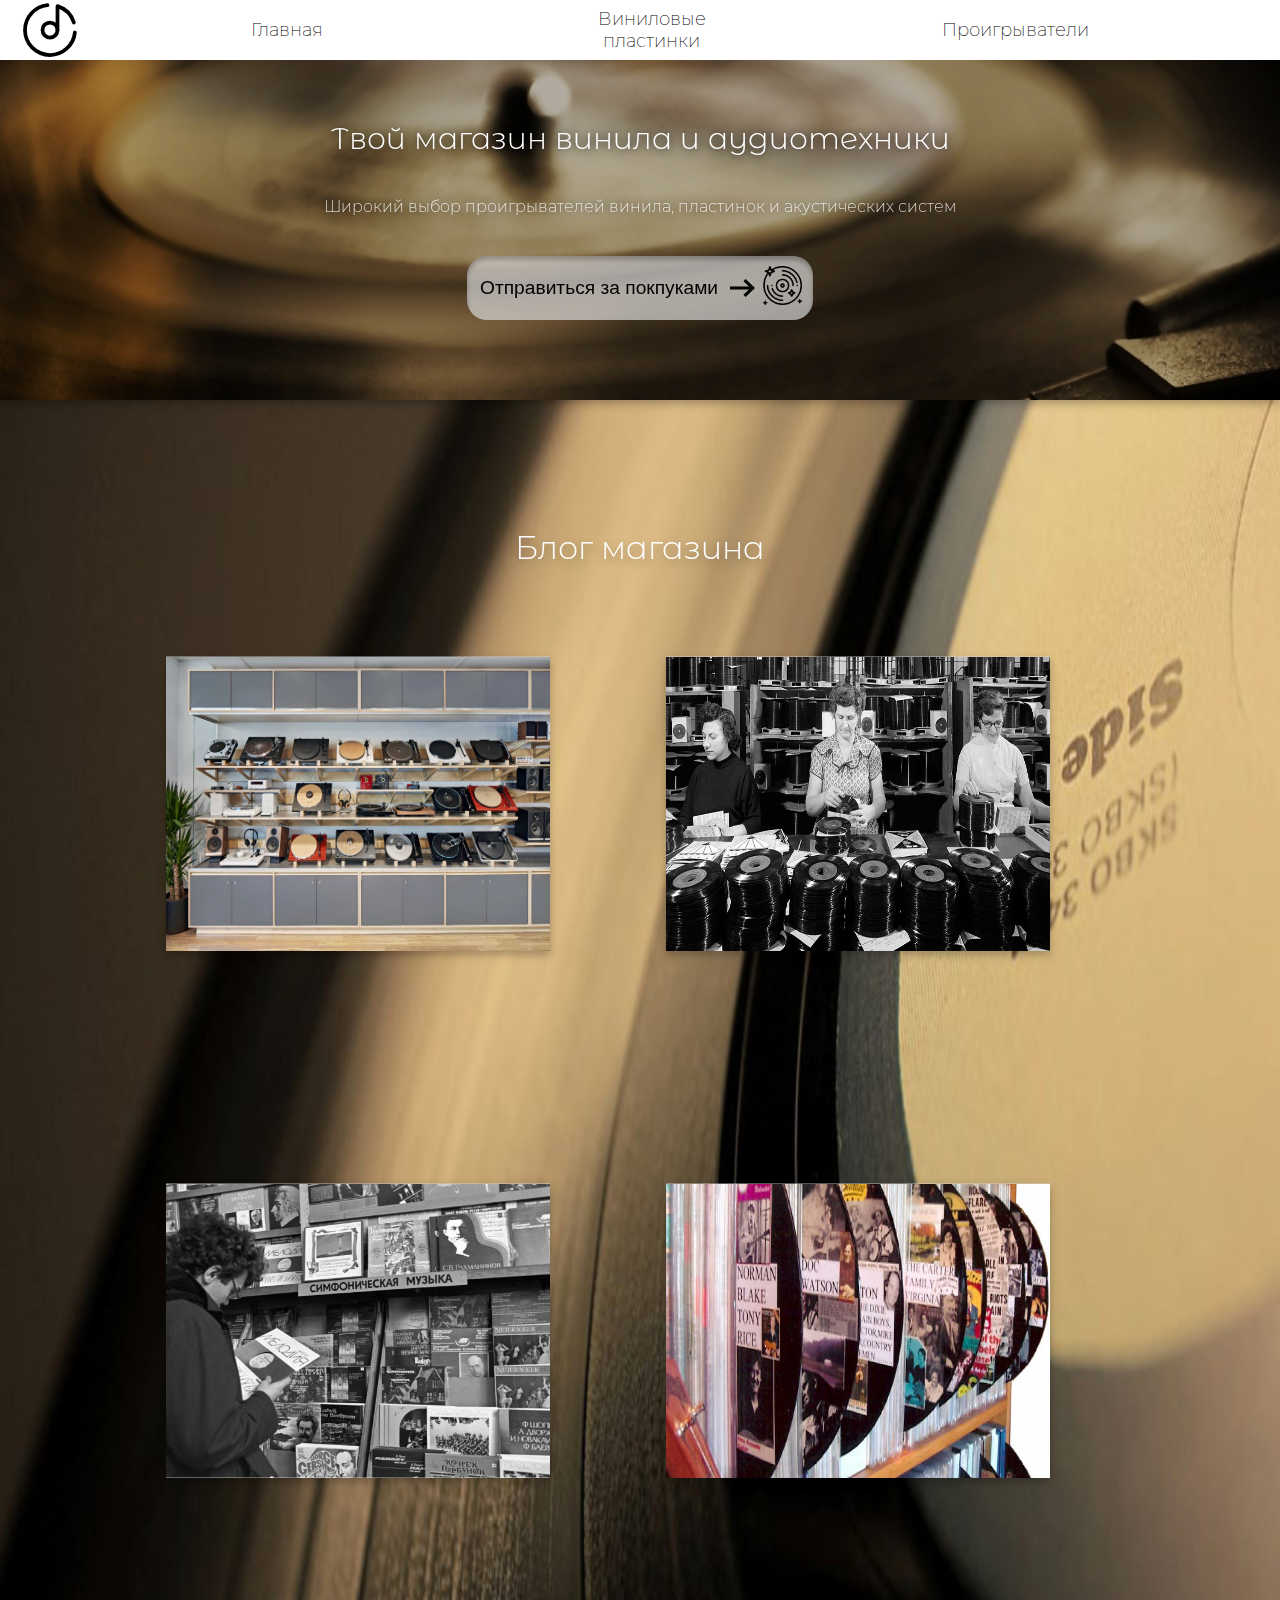
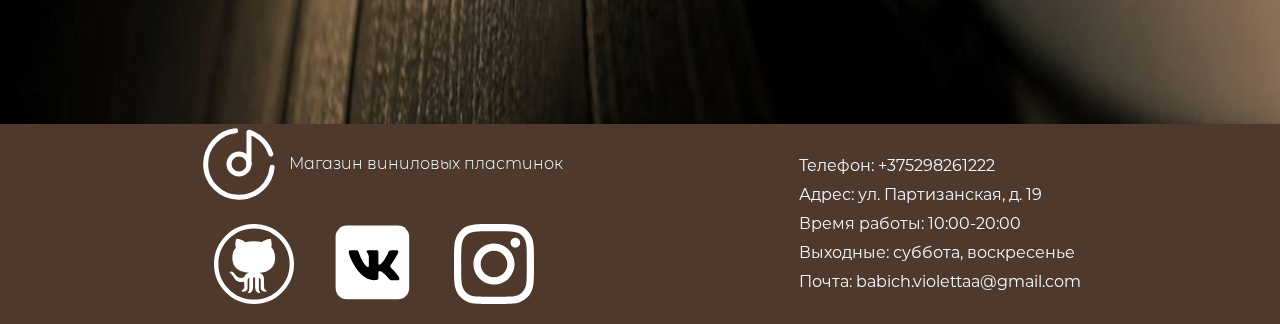
==== vinyl/index.html @ fc1feb90 "new" ====
<!DOCTYPE html>
<html lang="en">
  <head>
    <meta charset="UTF-8" />
    <meta http-equiv="X-UA-Compatible" content="IE=edge" />
    <meta name="viewport" content="width=device-width, initial-scale=1.0" />
    <title>Blog</title>
    <link rel="stylesheet" href="osnova.css">
  </head>
  <body>
    <header id="mainHeader">
      <label for="menuButton"><img src="./src/logos/menu-icon.svg" id="menu" alt="menu"/></label>
      <input type="checkbox" id="menuButton" />
      <div id="mainLogo">
        <img src="data:image/svg+xml,%3Csvg width='800px' height='800px' viewBox='0 0 24 24' fill='none' xmlns='http://www.w3.org/2000/svg'%3E%3Cg id='SVGRepo_bgCarrier' stroke-width='0'%3E%3C/g%3E%3Cg id='SVGRepo_tracerCarrier' stroke-linecap='round' stroke-linejoin='round'%3E%3C/g%3E%3Cg id='SVGRepo_iconCarrier'%3E%3Ccircle cx='12' cy='12' r='3' stroke='%23000000' stroke-width='1.5'/%3E%3Cpath d='M21.9506 13.0004C21.4489 18.0538 17.1853 22.0004 12 22.0004C6.47715 22.0004 2 17.5233 2 12.0004C2 6.81508 5.94668 2.55153 11 2.0498' stroke='%23000000' stroke-width='1.5' stroke-linecap='round'/%3E%3Cpath d='M15 11.9992V2.45703C18.1101 3.43385 20.5654 5.88916 21.5422 8.99923' stroke='%23000000' stroke-width='1.5' stroke-linecap='round' stroke-linejoin='round'/%3E%3C/g%3E%3C/svg%3E">
    </div>    
      <nav id="mainNav">
        <a href="index.html">
          <div>
            Главная
          </div>
        </a>
        <a href="page1.html">
          <div>
            Виниловые пластинки
          </div>
        </a>
        <a href="page2.html">
          <div>
            Проигрыватели
                  </div>
        </a>
      </nav>
    </header>
    <main>
      <div id="greetP">
        <p id="greet">
          <span>Твой магазин винила и аудиотехники</span>
        <p>
          Широкий выбор проигрывателей винила, пластинок и акустических систем
        </p>
        </p>
     
      <div id="start_tr">
        <a href="page1.html">Отправиться за покпуками     
        <img id="arr" src="src/logos/arr.svg" alt="" />
        <img id="bag" src="src/logos/vinyl-record.png" alt="" />
      </a>
      </div>
    </div>
    </main>
    <h2>Блог магазина</h2>
    <article>
      <div class="art" id="ar1">
        <img src="src/nav/1.jpg" alt="" />
        <div class="dics_ar">
          <p class="name_ar">Про нас</p>
          <p class="cost_ar"><span class="person_ar">#vinyl #винил</span></p>
          <p class="inf_ar">
            VINYL является представителем мировых брендов Crosley, Audio-Technica, Pro-ject, Yamaha, Klipsch, KRK, Technics, Audio Pro в Беларуси.
            Широкий выбор проигрывателей винила, пластинок и акустических систем.
          </p>
        </div>
      </div>
      <div class="art" id="ar2">
        <img src="src/nav/2.jpg" alt="" />
        <div class="dics_ar">
          <p class="name_ar">Проигрыватели винила</p>
          <p class="inf_ar">
            В проигрывателях винила мы ценим звук и стиль. Мы уверены, что виниловый проигрыватель это отдельная часть интерьера, а не просто плеер.
           </p>
        </div>
      </div>
      <div class="art" id="ar3">
        <img src="src/nav/4.jpg" alt="" />
        <div class="dics_ar">
          <p class="name_ar">Виниловые пластинки</p>
          <p class="inf_ar">
            Новые оригинальные пластинки по приятным ценам.
            Наша цель – удовлетворение клиентов, поэтому мы продаем не просто музыку, а музыкальное удовольствие.
            С радостью поможем найти вам редкий винил!
          </p>
        </div>
      </div>
      <div class="art" id="ar4">
        <img src="src/nav/3.jpg" alt="" />
        <div class="dics_ar">
          <p class="name_ar">Интернет-магазин</p>
          <p class="cost_ar">Телефон: <span class="person_ar">+375-29-826-12-21</span></p>
          <p class="inf_ar">
            Оформление заявок через корзину сайта - КРУГЛОСУТОЧНО
            Режим работы: 11:00 – 19:00 пн-пт (ул. Белорусская, д. 20)
          </p>
        </div>
      </div>
    </article>
    <footer id="mainFoot">
      <div id="footContent">
          <div id="footLogo">
              <img src="./src/logos/vinyl-svgrepo white.svg">
              <p id="textlogo">Магазин виниловых пластинок</p>
          </div>
          <nav id="footNav">
            <div>
                <a href="https://github.com/viyviyleta">
                    <svg version="1.1" id="githubLogo" xmlns="http://www.w3.org/2000/svg" xmlns:xlink="http://www.w3.org/1999/xlink" x="0px" y="0px" viewBox="0 0 2500 2500" xml:space="preserve">
                        <style type="text/css">
                            .st0 {
                                fill: #FFFFFF;
                            }
                        </style>
                        <path class="st0" d="M0,1250c0-345.05,122.07-639.65,366.21-883.79C610.35,122.07,904.95,0,1250,0
                            c345.05,0,639.65,122.07,883.79,366.21C2377.93,610.35,2500,904.95,2500,1250s-122.07,639.65-366.21,883.79S1595.05,2500,1250,2500
                            c-345.05,0-639.65-122.07-883.79-366.21C122.07,1889.65,0,1595.05,0,1250z M136.72,1250c0,305.99,109.05,568.03,327.15,786.13
                            c218.1,218.1,480.14,327.15,786.13,327.15c305.99,0,568.03-109.05,786.13-327.15s327.15-480.14,327.15-786.13
                            c0-305.99-109.05-568.03-327.15-786.13c-218.1-218.1-480.15-327.15-786.13-327.15c-305.99,0-568.03,109.05-786.13,327.15
                            C245.77,681.97,136.72,944.01,136.72,1250z M488.28,1518.55c-6.51-6.51-6.51-13.02,0-19.53c13.02-13.02,29.3-17.9,48.83-14.65
                            c19.53,3.26,30.92,6.51,34.18,9.77c22.79,9.77,48.02,31.74,75.68,65.92c27.67,34.18,49.64,57.78,65.92,70.8
                            c78.12,65.1,157.87,69.99,239.26,14.65c6.51-22.79,17.09-42.32,31.74-58.6c14.65-16.28,28.48-27.67,41.51-34.18
                            c13.02-6.51,35.81-16.28,68.36-29.3c-107.42-9.77-194.5-28.48-261.23-56.15c-66.73-27.67-119.63-62.66-158.69-104.98
                            c-52.08-58.59-83.82-135.09-95.22-229.49c-11.4-94.4-4.07-180.66,21.97-258.79c19.53-48.83,47.2-92.77,83.01-131.84
                            c-26.04-81.38-21.16-174.15,14.65-278.32c104.17,6.51,198.57,42.32,283.2,107.42c162.76-42.32,332.03-43.95,507.81-4.88
                            c22.79-16.28,57.78-36.62,104.98-61.04c47.2-24.41,106.61-38.25,178.22-41.51c13.02,35.81,21.97,78.12,26.86,126.95
                            s2.44,94.4-7.32,136.72c74.87,78.12,113.93,182.29,117.18,312.5c0,104.17-17.9,190.43-53.71,258.79
                            c-35.81,68.36-99.28,125.33-190.43,170.9c-61.85,29.3-143.23,47.2-244.14,53.71c45.58,22.79,78.94,46.39,100.1,70.8
                            c21.16,24.41,34.99,62.66,41.51,114.74v153.81l4.88,148.92c9.77,16.28,21.16,30.11,34.18,41.51c13.02,11.39,24.41,19.53,34.18,24.41
                            c9.76,4.88,13.02,12.21,9.76,21.97c-3.26,9.77-16.28,14.65-39.06,14.65c-55.34,0-99.28-19.53-131.84-58.6
                            c-9.77-16.28-14.65-35.8-14.65-58.59v-234.37c0-26.04-6.51-44.76-19.53-56.15c-13.02-11.4-26.04-18.72-39.06-21.97v307.62
                            c0,55.34,6.51,91.15,19.53,107.42c13.02,16.28,21.16,32.55,24.42,48.83c3.26,3.26,0.81,5.7-7.33,7.32
                            c-8.14,1.63-21.97-0.81-41.51-7.32c-42.32-9.77-71.61-31.74-87.89-65.92c-16.28-34.18-24.41-70.8-24.41-109.86v-302.73h-63.48
                            v302.73c0,39.06-8.14,76.5-24.42,112.3c-22.78,45.58-65.1,69.99-126.95,73.24c-9.77-3.26-14.65-6.51-14.65-9.76
                            c3.26-3.26,13.02-19.53,29.3-48.83c3.26-6.51,7.33-19.53,12.21-39.06c4.89-19.53,7.33-42.32,7.33-68.36v-307.62
                            c-13.02,3.26-25.23,10.58-36.62,21.97c-11.39,11.4-17.09,30.11-17.09,56.15v234.37c0,22.78-4.88,42.32-14.65,58.59
                            c-29.3,39.06-73.24,58.6-131.83,58.6c-22.79,0-35.81-4.88-39.06-14.65c-3.26-6.51-2.44-12.21,2.44-17.09s12.21-10.58,21.97-17.09
                            s16.28-11.4,19.53-14.65c13.02-9.77,22.78-22.79,29.3-39.06c9.77-13.02,12.21-47.2,7.32-102.54c-4.88-55.34-5.7-91.15-2.44-107.42
                            c-84.64,29.3-170.9,14.65-258.79-43.95c-26.04-26.04-52.08-63.48-78.12-112.3C585.94,1609.7,546.87,1567.38,488.28,1518.55z" />
                    </svg>
                </a>
            </div>
            <div>
                <a href="https://vk.com/viyviylettaa">
                    <svg xmlns="http://www.w3.org/2000/svg" viewBox="0 0 2500 2500">
                        <rect x="50" y="50" width="2300" height="2300" rx="350" ry="350" fill="#FFFFFF"/>
                        <path fill="#000000" d="M2007.43,879.95c11.14-37.13,0-63.12-51.98-63.12h-173.27c-44.55,0-64.36,23.51-75.5,49.5c0,0-87.87,215.35-212.87,353.96c-40.84,40.84-58.17,53.22-80.45,53.22c-11.14,0-27.23-12.38-27.23-49.51V879.95c0-44.55-12.38-63.12-49.51-63.12h-272.28c-27.23,0-44.55,21.04-44.55,39.6c0,42.08,61.88,51.98,69.31,168.32v254.95c0,55.69-9.9,65.59-32.18,65.59c-58.17,0-201.73-215.35-285.89-462.87c-17.33-45.79-33.42-65.59-77.97-65.59H519.8c-49.5,0-59.41,23.51-59.41,49.5c0,45.79,58.17,273.51,273.51,574.26c143.56,205.45,345.3,316.83,528.47,316.83c110.15,0,123.76-24.75,123.76-66.83v-155.94c0-49.5,9.9-59.41,45.79-59.41c25.99,0,69.31,12.38,172.03,111.39c117.57,117.57,137.38,170.79,202.97,170.79h173.27c49.51,0,74.26-24.75,59.41-73.02c-16.09-48.27-71.78-118.81-146.04-202.97c-40.84-48.27-101.49-99.01-118.81-125c-25.99-33.42-18.56-48.27,0-76.73C1774.75,1278.47,1986.39,981.44,2007.43,879.95L2007.43,879.95z"/>
                    </svg>
                    
            </div>
            <div>
                <a href="https://www.instagram.com/viy.viy.leta/">
                    <svg version="1.1" id="instLogo" xmlns="http://www.w3.org/2000/svg"
                        xmlns:xlink="http://www.w3.org/1999/xlink" x="0px" y="0px" viewbox="0 0 2500 2500"
                        style="enable-background:new 0 0 2500 2500;" xml:space="preserve">
                        <style type="text/css">
                            .st0 {
                                fill: #FFFFFF;
                            }
                        </style>
                        <path class="st0" d="M833.4,1250c0-230.11,186.49-416.7,416.6-416.7s416.7,186.59,416.7,416.7s-186.59,416.7-416.7,416.7
    S833.4,1480.11,833.4,1250 M608.14,1250c0,354.5,287.36,641.86,641.86,641.86s641.86-287.36,641.86-641.86
    S1604.5,608.14,1250,608.14S608.14,895.5,608.14,1250 M1767.27,582.69c0,82.79,67.14,150.04,150.04,150.04
    c82.79,0,150.04-67.25,150.04-150.04s-67.14-149.94-150.04-149.94S1767.27,499.9,1767.27,582.69 M744.95,2267.47
    c-121.87-5.55-188.11-25.85-232.13-43.01c-58.36-22.72-99.96-49.78-143.78-93.5c-43.72-43.72-70.88-85.32-93.5-143.68
    c-17.16-44.02-37.46-110.26-43.01-232.13c-6.06-131.76-7.27-171.34-7.27-505.15s1.31-373.28,7.27-505.15
    c5.55-121.87,25.95-188,43.01-232.13c22.72-58.36,49.78-99.96,93.5-143.78c43.72-43.72,85.32-70.88,143.78-93.5
    c44.02-17.16,110.26-37.46,232.13-43.01c131.76-6.06,171.34-7.27,505.05-7.27c333.8,0,373.28,1.31,505.15,7.27
    c121.87,5.55,188,25.95,232.13,43.01c58.36,22.62,99.96,49.78,143.78,93.5c43.72,43.72,70.78,85.42,93.5,143.78
    c17.16,44.02,37.46,110.26,43.01,232.13c6.06,131.87,7.27,171.34,7.27,505.15c0,333.7-1.21,373.28-7.27,505.15
    c-5.55,121.87-25.95,188.11-43.01,232.13c-22.72,58.36-49.78,99.96-93.5,143.68c-43.72,43.72-85.42,70.78-143.78,93.5
    c-44.02,17.16-110.26,37.46-232.13,43.01c-131.76,6.06-171.34,7.27-505.15,7.27C916.3,2274.74,876.72,2273.53,744.95,2267.47
     M734.65,7.57C601.58,13.63,510.7,34.73,431.24,65.63c-82.19,31.91-151.86,74.72-221.43,144.18
    C140.35,279.28,97.54,348.95,65.63,431.24c-30.9,79.46-52,170.34-58.06,303.41C1.41,867.93,0,910.54,0,1250s1.41,382.07,7.57,515.35
    c6.06,133.08,27.16,223.95,58.06,303.41c31.91,82.19,74.62,151.96,144.18,221.43c69.47,69.47,139.14,112.18,221.43,144.18
    c79.56,30.9,170.34,52,303.41,58.06c133.38,6.06,175.89,7.57,515.35,7.57c339.56,0,382.07-1.41,515.35-7.57
    c133.08-6.06,223.95-27.16,303.41-58.06c82.19-32.01,151.86-74.72,221.43-144.18c69.47-69.47,112.18-139.24,144.18-221.43
    c30.9-79.46,52.1-170.34,58.06-303.41c6.06-133.38,7.47-175.89,7.47-515.35s-1.41-382.07-7.47-515.35
    c-6.06-133.08-27.16-223.95-58.06-303.41c-32.01-82.19-74.72-151.86-144.18-221.43c-69.47-69.47-139.24-112.28-221.32-144.18
    c-79.56-30.9-170.44-52.1-303.41-58.06C1632.17,1.51,1589.56,0,1250.1,0C910.54,0,868.03,1.41,734.65,7.57" />
                    </svg>
                </a>
            </div>
        </nav>
      </div>
      <div id="contactInfo">
          <p>Телефон: +375298261222</p>
          <p>Адрес: ул. Партизанская, д. 19</p>
          <p>Время работы: 10:00-20:00</p>
          <p>Выходные: суббота, воскресенье</p>
          <p>Почта: babich.violettaa@gmail.com</p>
      </div>
  </footer>
  
    <script src="JS/burger.js"></script>
  </body>
</html>
---- vinyl/osnova.css ----
* {
  padding: 0;
  margin: 0;
  box-sizing: border-box;
}
header#mainHeader {
  width: 100%;
  height: 60px;
  background-color: rgb(255, 255, 255);
  display: flex;
  flex-flow: row nowrap;
  position: fixed;
}
header#mainHeader #menu {
  display: none;
}
header#mainHeader div#mainLogo{
  margin-left: 20px;
  height: 6px;
  width: 3px;
}
header#mainHeader div#mainLogo img {
  width: 60px;
  margin-left: 0px;
}
header#mainHeader nav#mainNav {
  flex-grow: 1;
  height: 100%;
  display: flex;
  flex-flow: nowrap row;
  align-items: center;
  justify-content: space-evenly;
  font-family: "Montserrat-hairline";
}
a {
  text-decoration: none;
  color: inherit;
}
header#mainHeader nav#mainNav div {
  width: 300px;
  text-align: center;
  font-size: 18px;
}
header#mainHeader nav#mainNav div:hover {
  animation: blink infinite alternate-reverse linear 1s;
}
@keyframes blink {
  from {
    text-shadow: black 0px 0px 10px;
  }
  to {
    text-shadow: black 0px 0px 0px;
  }
}
nav#mainNav div img {
  display: none;
}
body {
  background-size: 100% 100%;
  background-position: center;
  background-repeat: no-repeat;
}
body main #start_tr {
  margin-left: auto;
  margin-right: auto;
}
div#greetP {
  background-image: url(src/background/1.jpg);
  background-color: rgba(0, 0, 0, 0.3);
  background-size: cover;
  background-blend-mode: hue;
  width: 100%;
  height: 400px;
  display: flex;
  flex-flow: column wrap;
  justify-content: center;
  align-content: center;
  text-align: center;
}
#greetP p {
  color: white;
  font-size: 16px;
  margin-top: 40px;
  text-shadow: black 0px 0px 10px;
  font-family: "Montserrat-hairline";
}
#greetP p#greet span {
  display: inline-block;
  width: 100%;
  text-align: center;
  color: white;
  font-size: 30px;
  word-spacing: 0px;
  font-weight: 70;
  font-family: "Alternates";
}
body {
  background-image: url(src/background/cropped-Music-Record-Vinyl-l.jpg);
  filter: drop-shadow(0px 4px 4px rgba(0, 0, 0, 0.25));
}
body main #p1 {
  display: flex;
  align-self: centers;
  vertical-align: middle;
  font-family: "EB+Garamond";
  font-style: italic;
  font-weight: 400;
  font-size: 5vw;
  line-height: 59px;
  color: #fefefe;
  justify-content: center;
  align-items: center;
}
body main #p2 {
  display: flex;
  font-family: "Roboto", sans-serif;
  font-style: normal;
  font-weight: 400;
  font-size: 3vw;
  line-height: 5vw;
  color: #fefefe;
  justify-content: center;
  align-items: center;
}
body main #start_tr {
  display: flex;
  width: 27vw;
  height: 5vw;
  font-size: 1.5vw;
  background: rgba(217, 217, 217, 0.7);
  box-shadow: inset 0px 4px 4px rgba(0, 0, 0, 0.25);
  border-radius: 20px;
}
body main #start_tr a {
  white-space: nowrap;
  color: black;
  text-decoration: none;
  vertical-align: middle;
  font-family: "Roboto", sans-serif;
  line-height: 5vw;
  margin-left: 1vw;
}
body main #start_tr a #arr {
  width: 2vw;
  margin-left: 0.5vw;
  position: relative;
  top: 0.2vw;
}
body main #start_tr a #bag {
  margin-left: 0.2vw;
  width: 3vw;
  position: relative;
  top: 0.8vw;
}
body h2 {
  font-family: "Alternates";
  font-weight: 300;
  color: white;
  position: relative;
  margin: 10vw;
  margin-bottom: 5vw;
  font-size: 2.5vw;
  text-align: center;
  box-sizing: content-box;
}
body article {
  text-align: center;
  display: flex;
  flex-wrap: wrap;
  margin-left: 4vw;
}
body article div {
  display: flex;
  margin-left: 9vw;
  margin-top: 2vw;
  flex-direction: column;
  box-sizing: content-box;
  width: 30vw;
}
body article div img {
  display: block;
  height: 23vw;
  z-index: 1;
}
body article div div {
  background: #d9d9d9;
  display: flex;
  flex-direction: row;
  flex-wrap: wrap;
  justify-content: space-between;
  margin-left: 0;
  margin-top: 0;
}
body article div div p {
  margin: 0;
  margin-left: 0.2vw;
  margin-right: 0.2vw;
  font-family: Montserrat;
  font-weight: 300;
  font-size: 2.5vw;
  color: black;
}
body article div div .cost_ar {
  font-family: Montserrat-bold;
  font-size: 2vw;
  align-self: end;
}
body article div div .cost_ar .person_ar {
  font-size: 1.5vw;
}
body article div div .inf_ar {
  font-weight: 100;
  font-family: Montserrat-hairline;
  font-size: 1.5vw;
  text-align: left;
}
body article .dics_ar {
  transition: 0.5s ease-out;
  translate: 0 -23vw;
}
body article .art:hover .dics_ar {
  translate: 0 0;
  transition: 0.5s ease-out;
  translate: 0 0;
}
@media (max-width: 768px) {
  footer#mainFoot {
    height: auto;
  }
}
header#mainHeader input[type=checkbox] {
  display: none;
}
@media screen and (max-width: 606px) {
  body main.active {
    position: relative;
    margin-top: 5vw;
  }
  body main.active #p1 {
    display: none;
  }
  body main #p1 {
    font-size: 10vw;
  }
  body main #p2 {
    text-align: center;
    font-size: 50vw;
  }
  body main #start_tr {
    width: 50vw;
    height: 10vw;
  }
  body main #start_tr a {
    padding-top: 1.5vw;
    font-size: 3vw;
  }
  body main #start_tr a #arr {
    width: 3vw;
  }
  body main #start_tr a #bag {
    padding-top: -2vw;
    width: 4.5vw;
  }
  body h2 {
    margin: 0;
    margin-top: 10vw;
    font-size: 4vw;
  }
  body article {
    flex-direction: column;
    box-sizing: content-box;
    margin-left: auto;
    margin-right: auto;
  }
  body article div {
    margin-left: auto;
    margin-right: auto;
    width: 50vw;
  }
  body article div .dics_ar {
    translate: 0 0vw;
  }
  body article div div .name_ar {
    font-size: 4vw;
  }
  body article div div .cost_ar {
    font-size: 3vw;
  }
  body article div div .cost_ar .person_ar {
    font-size: 3vw;
  }
  body article div div .inf_ar {
    font-size: 3vw;
  }
}
footer#mainFoot {
  width: 100%;
  height: 240px;
  padding-left: -90px;
  background-color: rgb(79, 57, 45);
  display: flex;
  flex-flow: row wrap;
  justify-content: space-evenly;
  align-items: center;
}
footer#mainFoot nav#footNav {
  width: 400px;
  display: flex;
  flex-flow: row nowrap;
  justify-content: flex-start;
}
footer#mainFoot nav#footNav div {
  width: 120px;
  height: 120px;
  padding: 20px;
}
#textlogo {
  font-family: Alternates;
  size: 3px;
}
footer#mainFoot #footLogo {
  margin-left: 5px;
  width: 400px;
  height: 80px;
  display: flex;
}
footer#mainFoot #footLogo p {
  display: flex;
  color: azure;
  padding-left: 10px;
  display: flex;
  justify-content: center;
  align-items: center;
}
footer#mainFoot #footLogo svg {
  height: 120px;
}
#contactInfo {
  color: aliceblue;
  text-align: left;
  display: flex;
  flex-direction: column;
  align-items: flex-start;
}
#contactInfo p {
  font-family: Montserrat;
  size: 16px;
  margin: 5px;
}
header#mainHeader input[type=checkbox] {
  display: none;
}
@media (min-width: 768px) {
  footer#mainFoot {
    height: auto;
  }
  header#mainHeader {
    width: 100%;
    height: 60px;
    background-color: rgb(255, 255, 255);
    display: flex;
    flex-flow: row nowrap;
    position: absolute;
  }
  header#mainHeader nav#mainNav div {
    width: 200px;
    text-align: center;
    font-size: 18px;
  }
}
@media (max-width: 768px) {
  header#mainHeader nav#mainNav div {
    width: 200px;
    text-align: center;
    font-size: 18px;
  }
}
@media (max-width: 606px) {
  header#mainHeader {
    width: 100%;
    height: 60px;
    background-color: rgb(255, 255, 255);
    display: flex;
    flex-flow: row wrap;
    position: absolute;
  }
  header#mainHeader div#mainLogo {
    width: 100%;
    display: flex;
    justify-content: center;
    height: 60px;
  }
  header#mainHeader img#menu {
    height: 30px;
    position: absolute;
    margin: 15px;
    display: inline;
  }
  header#mainHeader #menuButton:checked ~ nav#mainNav {
    display: flex;
    flex-direction: column;
  }
  header#mainHeader nav#mainNav {
    background-color: white;
    width: 100%;
    height: auto;
    display: none;
    flex-direction: column;
    justify-content: center;
    align-items: center;
    font-family: Montserrat;
  }
}
@media (max-width: 606px) {
  footer#mainFoot {
    height: auto;
  }
  header#mainHeader {
    width: 100%;
    height: 60px;
    background-color: rgb(255, 255, 255);
    display: flex;
    flex-flow: row wrap;
    position: absolute;
  }
  header#mainHeader div#mainLogo {
    width: 100%;
    display: flex;
    justify-content: center;
    height: 60px;
  }
  header#mainHeader img#menu {
    height: 30px;
    position: absolute;
    margin: 15px;
    display: inline;
  }
  header#mainHeader #menuButton:checked ~ nav#mainNav {
    display: flex;
  }
  header#mainHeader nav#mainNav {
    background-color: white;
    width: 100%;
    display: none;
    flex-direction: column;
    flex-flow: row wrap;
    align-items: center;
    font-family: Montserrat;
  }
  header#mainHeader nav#mainNav div {
    width: 200px;
    height: 100px;
    display: flex;
    flex-flow: column nowrap;
    align-items: center;
  }
  nav#mainNav div img {
    display: block;
    width: 140px;
    height: 140px;
  }
}
@media (max-width: 360px) {
  header#mainHeader {
    width: 100%;
    height: 60px;
    background-color: rgb(255, 255, 255);
    display: flex;
    flex-flow: row wrap;
    position: absolute;
  }
  header#mainHeader div#mainLogo {
    width: 100%;
    display: flex;
    justify-content: center;
    height: 60px;
  }
  header#mainHeader img#menu {
    height: 30px;
    position: absolute;
    margin: 15px;
    display: inline;
  }
  header#mainHeader #menuButton:checked ~ nav#mainNav {
    display: flex;
  }
  header#mainHeader nav#mainNav {
    background-color: white;
    width: 100%;
    height: 150px;
    display: none;
    flex-direction: column;
    flex-flow: row wrap;
    align-items: center;
    font-family: Montserrat;
  }
  header#mainHeader nav#mainNav div {
    width: 200px;
    height: 10px;
    display: flex;
    flex-flow: column nowrap;
    align-items: center;
  }
  nav#mainNav div img {
    display: block;
    width: 140px;
    height: 140px;
  }
}
@media (max-width: 360px) {
  footer#mainFoot {
    margin-left: 5px;
    height: -moz-fit-content;
    height: fit-content;
  }
  footer#mainFoot nav#footNav {
    margin-left: 10px;
    display: flex;
    flex-flow: row wrap;
  }
  footer#mainFoot #footLogo {
    margin-left: 15px;
    padding-left: 60px;
    width: 300px;
  }
  main#mainContent div.item {
    width: 100%;
    padding: 0px;
  }
}
@media (max-width: 575px) {
  main#mainContent form {
    width: 300px;
    height: -moz-fit-content;
    height: fit-content;
  }
  div#cartPic #greet span {
    font-size: 30px;
  }
}
@font-face {
  font-family: "Montserrat";
  src: url(src/fonts/Montserrat-Regular.otf);
}
@font-face {
  font-family: "Montserrat-hairline";
  src: url(src/fonts/Montserrat-ExtraLight.otf);
}
@font-face {
  font-family: "Montserrat-bold";
  src: url(./src/fonts/Montserrat-Bold.otf);
}
@font-face {
  font-family: thin;
  src: url(./src/fonts/Montserrat-Thin.otf);
}
@font-face {
  font-family: Alternates;
  src: url(./src/fonts/MontserratAlternates-Light.ttf);
}
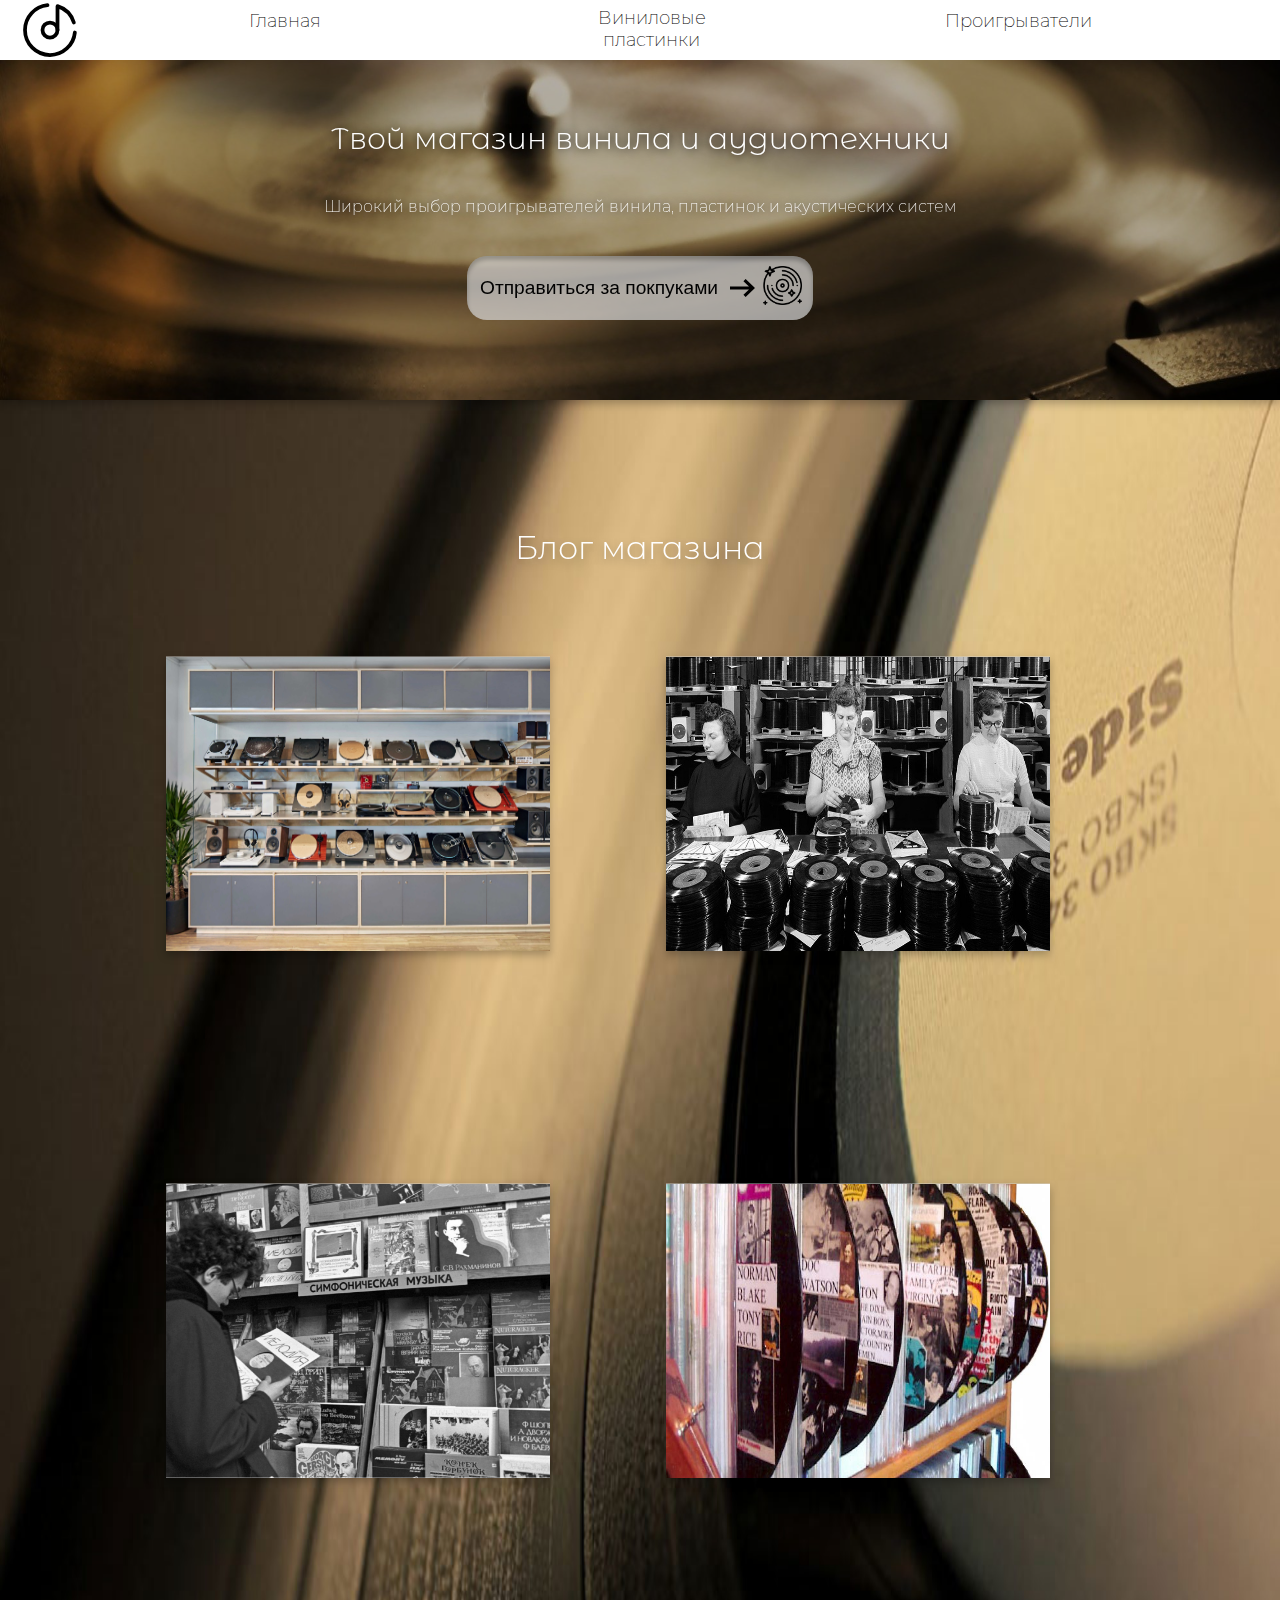
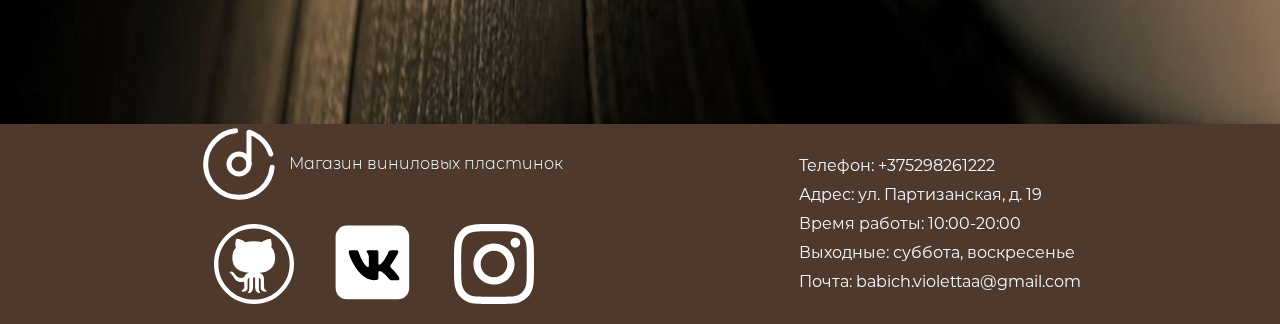
==== commit 601b343b: "new" ====
--- a/vinyl/index.html
+++ b/vinyl/index.html
@@ -16,7 +16,7 @@
     </div>    
       <nav id="mainNav">
         <a href="index.html">
-          <div>
+          <div style="margin-top: 10px;"> 
             Главная
           </div>
         </a>
@@ -26,7 +26,7 @@
           </div>
         </a>
         <a href="page2.html">
-          <div>
+          <div style="margin-top: 10px;"> 
             Проигрыватели
                   </div>
         </a>
@@ -88,7 +88,7 @@
           <p class="name_ar">Интернет-магазин</p>
           <p class="cost_ar">Телефон: <span class="person_ar">+375-29-826-12-21</span></p>
           <p class="inf_ar">
-            Оформление заявок через корзину сайта - КРУГЛОСУТОЧНО
+            Оформление заявок через корзину сайта - КРУГЛОСУТОЧНО <br>
             Режим работы: 11:00 – 19:00 пн-пт (ул. Белорусская, д. 20)
           </p>
         </div>
--- a/vinyl/osnova.css
+++ b/vinyl/osnova.css
@@ -37,7 +37,9 @@
   color: inherit;
 }
 header#mainHeader nav#mainNav div {
-  width: 300px;
+  width: 200px;
+  height: 60px;
+  margin: 5px;
   text-align: center;
   font-size: 18px;
 }
@@ -52,9 +54,7 @@
     text-shadow: black 0px 0px 0px;
   }
 }
-nav#mainNav div img {
-  display: none;
-}
+
 body {
   background-size: 100% 100%;
   background-position: center;
@@ -102,7 +102,6 @@
   display: flex;
   align-self: centers;
   vertical-align: middle;
-  font-family: "EB+Garamond";
   font-style: italic;
   font-weight: 400;
   font-size: 5vw;
@@ -113,7 +112,6 @@
 }
 body main #p2 {
   display: flex;
-  font-family: "Roboto", sans-serif;
   font-style: normal;
   font-weight: 400;
   font-size: 3vw;
@@ -153,7 +151,7 @@
   top: 0.8vw;
 }
 body h2 {
-  font-family: "Alternates";
+  font-family: Alternates;
   font-weight: 300;
   color: white;
   position: relative;
@@ -223,14 +221,7 @@
   transition: 0.5s ease-out;
   translate: 0 0;
 }
-@media (max-width: 768px) {
-  footer#mainFoot {
-    height: auto;
-  }
-}
-header#mainHeader input[type=checkbox] {
-  display: none;
-}
+
 @media screen and (max-width: 606px) {
   body main.active {
     position: relative;
@@ -364,18 +355,20 @@
   }
   header#mainHeader nav#mainNav div {
     width: 200px;
+    height: 60px;
+    padding-top: 7px;
     text-align: center;
     font-size: 18px;
   }
 }
-@media (max-width: 768px) {
-  header#mainHeader nav#mainNav div {
-    width: 200px;
-    text-align: center;
-    font-size: 18px;
-  }
-}
-@media (max-width: 606px) {
+@media (min-width: 648px) {
+  footer#mainFoot {
+    height: auto;
+    display: flex;
+    flex-wrap: nowrap;
+  }
+}
+@media (max-width: 646px) {
   header#mainHeader {
     width: 100%;
     height: 60px;
@@ -399,6 +392,10 @@
   header#mainHeader #menuButton:checked ~ nav#mainNav {
     display: flex;
     flex-direction: column;
+    display: flex;
+    flex-wrap: nowrap;
+    justify-content: space-evenly;
+    justify-content: center;
   }
   header#mainHeader nav#mainNav {
     background-color: white;
@@ -411,7 +408,7 @@
     font-family: Montserrat;
   }
 }
-@media (max-width: 606px) {
+@media (max-width: 646px) {
   footer#mainFoot {
     height: auto;
   }
@@ -449,10 +446,12 @@
   }
   header#mainHeader nav#mainNav div {
     width: 200px;
-    height: 100px;
+    height: 60px;
+    margin: 10px;
     display: flex;
     flex-flow: column nowrap;
     align-items: center;
+    justify-content: center;
   }
   nav#mainNav div img {
     display: block;
@@ -487,7 +486,7 @@
   header#mainHeader nav#mainNav {
     background-color: white;
     width: 100%;
-    height: 150px;
+    height: 160px;
     display: none;
     flex-direction: column;
     flex-flow: row wrap;
@@ -496,10 +495,11 @@
   }
   header#mainHeader nav#mainNav div {
     width: 200px;
-    height: 10px;
+    height: 30px;
     display: flex;
     flex-flow: column nowrap;
     align-items: center;
+    justify-content: center;
   }
   nav#mainNav div img {
     display: block;
@@ -509,7 +509,6 @@
 }
 @media (max-width: 360px) {
   footer#mainFoot {
-    margin-left: 5px;
     height: -moz-fit-content;
     height: fit-content;
   }
@@ -538,6 +537,59 @@
     font-size: 30px;
   }
 }
+@media (max-width: 349px) {
+  footer#mainFoot {
+    flex-direction: column;
+    align-content: center;
+    justify-content: center;
+  }
+
+  footer#mainFoot #footContent {
+    align-items: center;
+  }
+
+  footer#mainFoot #footLogo {
+    flex-direction: column;
+    align-content: center;
+    margin-bottom: 10px;
+  }
+
+  footer#mainFoot #footLogo img {
+    height: 50px; /* уменьшение размера логотипа */
+  }
+
+  footer#mainFoot #footLogo p {
+    font-size: 12px; /* уменьшение размера шрифта */
+    text-align: center;
+  }
+
+  footer#mainFoot nav#footNav {
+    flex-direction: row;
+    margin-left: -20px;
+    margin-top: -40px;
+    justify-content: center;
+    align-content: center;
+  }
+
+  footer#mainFoot nav#footNav div {
+    margin: 10px;
+    width: 40px;
+    height: 40px; 
+  }
+  footer#mainFoot nav#footNav div a svg {
+    height: 30px; /* уменьшение размера иконок */
+    width: 30px;
+  }
+
+  #contactInfo {
+    text-align: center;
+  }
+
+  #contactInfo p {
+    font-size: 12px; /* уменьшение размера шрифта */
+  }
+}
+
 @font-face {
   font-family: "Montserrat";
   src: url(src/fonts/Montserrat-Regular.otf);
